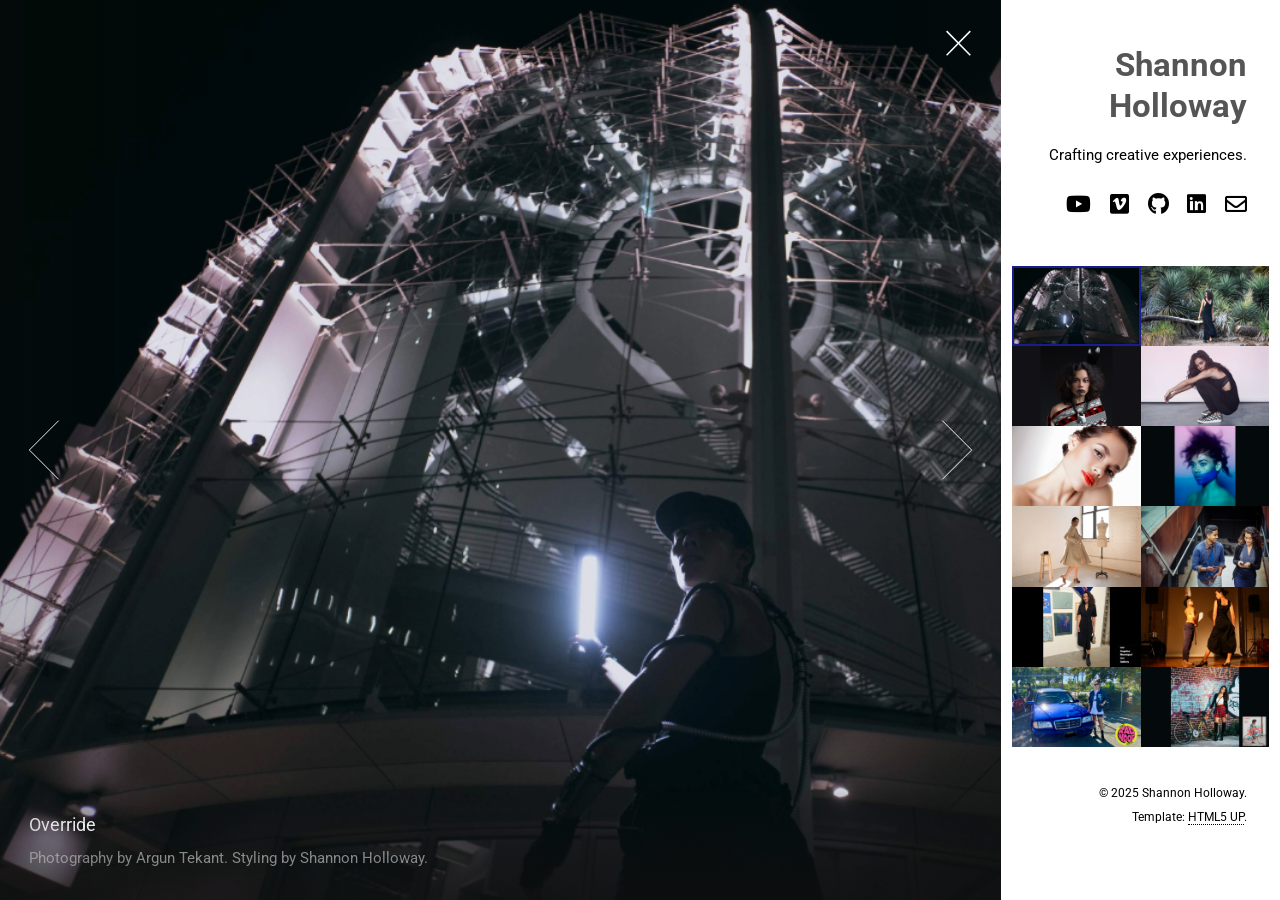
==== index.html @ b2f0790b "Implement new HTML5 UP template Finalized transition to new HTML5 UP template for visual portfolio" ====
<!DOCTYPE HTML>
<!--
	Lens by HTML5 UP
	html5up.net | @ajlkn
	Free for personal and commercial use under the CCA 3.0 license (html5up.net/license)
-->
<html>
	<head>
		<title>Shannon Holloway | Crafting Creative Experiences</title>
		<meta charset="utf-8" />
		<meta name="description" content="Portfolio of Shannon Holloway: a multidisciplinary artist, actor, creator and brand ambassador crafting original creative works and storytelling experiences.">
		<meta name="viewport" content="width=device-width, initial-scale=1, user-scalable=no" />
		<link rel="stylesheet" href="assets/css/main.css" />
		<noscript><link rel="stylesheet" href="assets/css/noscript.css" /></noscript>
	</head>
	<body class="is-preload-0 is-preload-1 is-preload-2">

		<!-- Main -->
			<div id="main">

				<!-- Header -->
					<header id="header">
						<h1>Shannon Holloway</h1>
						<p>Crafting creative experiences.</p>
						<ul class="icons">
							<li><a href="https://www.youtube.com/@shannon-holloway" target="_blank" class="icon brands fa-youtube"><span class="label">YouTube</span></a></li>
							<li><a href="https://vimeo.com/shannonholloway" target="_blank" class="icon brands fa-vimeo-square"><span class="label">Vimeo</span></a></li>
							<li><a href="https://github.com/slholloway" target="_blank" class="icon brands fa-github"><span class="label">Github</span></a></li>
							<li><a href="https://www.linkedin.com/in/shannonholloway" target="_blank" class="icon brands fa-linkedin"><span class="label">LinkedIn</span></a></li>
							<li><a href="mailto:info&#64;shannonholloway&#46;com?subject=Portfolio%20Inquiry" class="icon fas fa-envelope"><span class="label">Email</span></a></li>
						</ul>
					</header>

				<!-- Thumbnail -->
					<section id="thumbnails">
						<article>
							<a class="thumbnail" href="images/fullsize/shannonholloway-website-1.png" data-position="left center"><img src="images/thumbnails/shannonholloway-website-1.png" alt="Shannon in technical gear in front of futuristic building at night" /></a>
							<h2>Override</h2>
							<p>Photography by Argun Tekant. Styling by Shannon Holloway.</p>
						</article>
						<article>
							<a class="thumbnail" href="images/fullsize/shannonholloway-website-2.png"><img src="images/thumbnails/shannonholloway-website-2.png" alt="Shannon in black dress in cactus garden" /></a>
							<h2>The Garden</h2>
							<p>Photography by Iann Ivy. Styling by Shannon Holloway.</p>
						</article>
						<article>
							<a class="thumbnail" href="images/fullsize/shannonholloway-website-3.png" data-position="top center"><img src="images/thumbnails/shannonholloway-website-3.png" alt="Portrait of Shannon in traditional Polynesian costume" /></a>
							<h2>The Sum of Us</h2>
							<p>Photography by Patrick Ibizugbe.</p>
						</article>
						<article>
							<a class="thumbnail" href="images/fullsize/shannonholloway-website-4.png"><img src="images/thumbnails/shannonholloway-website-4.png" alt="Shannon kneeling in streetwear" /></a>
							<h2>Mood</h2>
							<p>Photography by Meron Menghistab. Styling by Ashley Renck and Lina Yang. Makeup by Ananda Khan.</p>
						</article>
						<article>
							<a class="thumbnail" href="images/fullsize/shannonholloway-website-5.png" data-position="top center"><img src="images/thumbnails/shannonholloway-website-5.png" alt="Close up portrait of Shannon with vivid makeup" /></a>
							<h2>Up Close</h2>
							<p>Photography by Ricardo Andre. Makeup by Remi Odunsi.</p>
						</article>
						<article>
							<a class="thumbnail" href="images/fullsize/shannonholloway-website-6.png"><img src="images/thumbnails/shannonholloway-website-6.png" alt="Color filter portrait of Shannon with editorial makeup" /></a>
							<h2>Petrie Inventory</h2>
							<p>Photography by Maciek Jasik. Makeup by Allie Smith. Hair by Shalom Sharon.</p>
						</article>
						<article>
							<a class="thumbnail" href="images/fullsize/shannonholloway-website-7.png"><img src="images/thumbnails/shannonholloway-website-7.png" alt="Shannon in trench coat in sun-filled studio" /></a>
							<h2>Omnia Vintage</h2>
							<p>Photography and styling by Naomi Bergknoff.</p>
						</article>
						<article>
							<a class="thumbnail" href="images/fullsize/shannonholloway-website-8.png"><img src="images/thumbnails/shannonholloway-website-8.png" alt="Shannon and man walking up modern staircase" /></a>
							<h2>Connect</h2>
							<p>Photography by Inti St. Clair. Featured across EY, SAP, Crowe LLP, and Schroders Wealth Management. </p>
						</article>
						<article>
							<a class="thumbnail" href="images/fullsize/shannonholloway-website-9.png"><img src="images/thumbnails/shannonholloway-website-9.png" alt="Shannon standing next to painting in gallery" /></a>
							<h2>Apophenia</h2>
							<p>“Submerged” mixed media on paper by Shannon Holloway. Exhibited at Los Angeles Municipal Art Gallery (LAMAG).</p>
						</article>
						<article>
							<a class="thumbnail" href="images/fullsize/shannonholloway-website-10.png"><img src="images/thumbnails/shannonholloway-website-10.png" alt="Shannon and woman facing each other in dance performance" /></a>
							<h2>Trio Bangka</h2>
							<p>Performance by Marlene Paez, Brandon Hogstad, and Shannon Holloway at Ugnayan Reclaim 4.</p>
						</article>
						<article>
							<a class="thumbnail" href="images/fullsize/shannonholloway-website-11.png"><img src="images/thumbnails/shannonholloway-website-11.png" alt="Shannon standing next to blue car outdoors" /></a>
							<h2>C230 Kompressor</h2>
							<p>1999 Mercedes-Benz restored by Shannon Holloway. Exhibited at Radwood SoCal Car Show.</p>
						</article>
						<article>
							<a class="thumbnail" href="images/fullsize/shannonholloway-website-12.png"><img src="images/thumbnails/shannonholloway-website-12.png" alt="Shannon standing next to road bike in front of brick wall with graffiti" /></a>
							<h2>Brooklyn Ride</h2>
							<p>Photography by Sam Polcer. Featured in New York Bike Style.</p>
						</article>
					</section>

				<!-- Footer -->
					<footer id="footer">
						<ul class="copyright">
							<li>&copy; 2025 Shannon Holloway.</li><li>Template: <a href="http://html5up.net">HTML5 UP</a>.</li>
						</ul>
					</footer>

			</div>

		<!-- Scripts -->
			<script src="assets/js/jquery.min.js"></script>
			<script src="assets/js/browser.min.js"></script>
			<script src="assets/js/breakpoints.min.js"></script>
			<script src="assets/js/main.js"></script>

	</body>
</html>
---- assets/css/main.css ----
@import url(fontawesome-all.min.css);
@import url("https://fonts.googleapis.com/css?family=Roboto:400,700");

/*
	Lens by HTML5 UP
	html5up.net | @ajlkn
	Free for personal and commercial use under the CCA 3.0 license (html5up.net/license)
*/

html, body, div, span, applet, object,
iframe, h1, h2, h3, h4, h5, h6, p, blockquote,
pre, a, abbr, acronym, address, big, cite,
code, del, dfn, em, img, ins, kbd, q, s, samp,
small, strike, strong, sub, sup, tt, var, b,
u, i, center, dl, dt, dd, ol, ul, li, fieldset,
form, label, legend, table, caption, tbody,
tfoot, thead, tr, th, td, article, aside,
canvas, details, embed, figure, figcaption,
footer, header, hgroup, menu, nav, output, ruby,
section, summary, time, mark, audio, video {
	margin: 0;
	padding: 0;
	border: 0;
	font-size: 100%;
	font: inherit;
	vertical-align: baseline;}

article, aside, details, figcaption, figure,
footer, header, hgroup, menu, nav, section {
	display: block;}

body {
	line-height: 1;
}

ol, ul {
	list-style: none;
}

blockquote, q {
	quotes: none;
}

	blockquote:before, blockquote:after, q:before, q:after {
		content: '';
		content: none;
	}

table {
	border-collapse: collapse;
	border-spacing: 0;
}

body {
	-webkit-text-size-adjust: none;
}

mark {
	background-color: transparent;
	color: inherit;
}

input::-moz-focus-inner {
	border: 0;
	padding: 0;
}

input, select, textarea {
	-moz-appearance: none;
	-webkit-appearance: none;
	-ms-appearance: none;
	appearance: none;
}

/* Basic */

	/*
			@-ms-viewport {
				width: device-width;
			}
		*/

	@media screen and (max-width: 480px) {

		html, body {
			min-width: 320px;
		}

	}

	body.is-preload-0 *, body.is-preload-0 *:before, body.is-preload-0 *:after {
		-moz-animation: none !important;
		-webkit-animation: none !important;
		-ms-animation: none !important;
		animation: none !important;
		-moz-transition: none !important;
		-webkit-transition: none !important;
		-ms-transition: none !important;
		transition: none !important;
	}

	html {
		box-sizing: border-box;
	}

	*, *:before, *:after {
		box-sizing: inherit;
	}

	html, body {
		background-color: #101010;
		overflow: hidden;
	}

/* Type */

	html {
		font-size: 16pt;
	}

		@media screen and (max-width: 1680px) {

			html {
				font-size: 12pt;
			}

		}

		@media screen and (max-width: 1280px) {

			html {
				font-size: 11pt;
			}

		}

	body {
		background-color: #fff;
		color: ##555;
	}

	body, input, select, textarea {
		font-family: "Roboto", Helvetica, sans-serif;
		font-weight: 400;
		line-height: 1.65;
		font-size: 1em;
		color: ##555;
	}

	a {
		-moz-transition: color 0.25s ease, border-bottom-color 0.25s ease;
		-webkit-transition: color 0.25s ease, border-bottom-color 0.25s ease;
		-ms-transition: color 0.25s ease, border-bottom-color 0.25s ease;
		transition: color 0.25s ease, border-bottom-color 0.25s ease;
		border-bottom: dotted 1px;
		color: inherit;
		text-decoration: none;
	}

		a:hover {
			border-bottom-color: transparent;
			color: #171c8f;
		}

	strong, b {
		font-weight: 400;
		color: #555;
	}

	em, i {
		font-style: italic;
	}

	p {
		margin: 0 0 1.25em 0;
	}

	h1, h2, h3, h4, h5, h6 {
		font-weight: 400;
		line-height: 1.25;
		margin: 0 0 0.5em 0;
		color: #555;
	}

		h1 a, h2 a, h3 a, h4 a, h5 a, h6 a {
			color: inherit;
			text-decoration: none;
		}

	h2 {
		font-size: 1.25em;
	}

	h3 {
		font-size: 1em;
	}

	h4 {
		font-size: 0.9em;
	}

	h5 {
		font-size: 0.8em;
	}

	h6 {
		font-size: 0.7em;
	}

	sub {
		font-size: 0.8em;
		position: relative;
		top: 0.5em;
	}

	sup {
		font-size: 0.8em;
		position: relative;
		top: -0.5em;
	}

	blockquote {
		border-left: solid 4px #ccc;
		font-style: italic;
		margin: 0 0 1.25em 0;
		padding: 0.3125em 0 0.3125em 1.25em;
	}

	code {
		border-radius: 4px;
		border: solid 1px;
		font-family: "Courier New", monospace;
		font-size: 0.9em;
		margin: 0 0.25em;
		padding: 0.25em 0.65em;
		border-color: #ccc;
	}

	pre {
		-webkit-overflow-scrolling: touch;
		font-family: "Courier New", monospace;
		font-size: 0.9em;
		margin: 0 0 1.25em 0;
	}

		pre code {
			display: block;
			padding: 1em 1.5em;
			overflow-x: auto;
		}

	hr {
		border: 0;
		border-bottom: solid 1px #ccc;
		margin: 1.25em 0;
	}

		hr.major {
			margin: 1.875em 0;
		}

	.align-left {
		text-align: left;
	}

	.align-center {
		text-align: center;
	}

	.align-right {
		text-align: right;
	}

/* Button */

	input[type="submit"],
	input[type="reset"],
	input[type="button"],
	button,
	.button {
		-moz-appearance: none;
		-webkit-appearance: none;
		-ms-appearance: none;
		appearance: none;
		-moz-transition: background-color 0.25s ease-in-out, border-color 0.25s ease-in-out, color 0.25s ease-in-out;
		-webkit-transition: background-color 0.25s ease-in-out, border-color 0.25s ease-in-out, color 0.25s ease-in-out;
		-ms-transition: background-color 0.25s ease-in-out, border-color 0.25s ease-in-out, color 0.25s ease-in-out;
		transition: background-color 0.25s ease-in-out, border-color 0.25s ease-in-out, color 0.25s ease-in-out;
		background-color: transparent;
		border-radius: 4px;
		border: solid 1px #ccc;
		color: #555;
		cursor: pointer;
		display: inline-block;
		line-height: 1;
		padding: 0.75em 1.5em;
		text-align: center;
		text-decoration: none;
		white-space: nowrap;
	}

		input[type="submit"]:hover,
		input[type="reset"]:hover,
		input[type="button"]:hover,
		button:hover,
		.button:hover {
			border-color: #171c8f;
			color: #171c8f;
		}

			input[type="submit"]:hover:active,
			input[type="reset"]:hover:active,
			input[type="button"]:hover:active,
			button:hover:active,
			.button:hover:active {
				background-color: rgba(0, 211, 183, 0.15);
			}

		input[type="submit"].icon,
		input[type="reset"].icon,
		input[type="button"].icon,
		button.icon,
		.button.icon {
			padding-left: 1.35em;
		}

			input[type="submit"].icon:before,
			input[type="reset"].icon:before,
			input[type="button"].icon:before,
			button.icon:before,
			.button.icon:before {
				margin-right: 0.5em;
			}

		input[type="submit"].fit,
		input[type="reset"].fit,
		input[type="button"].fit,
		button.fit,
		.button.fit {
			width: 100%;
		}

		input[type="submit"].small,
		input[type="reset"].small,
		input[type="button"].small,
		button.small,
		.button.small {
			font-size: 0.8em;
		}

		input[type="submit"].large,
		input[type="reset"].large,
		input[type="button"].large,
		button.large,
		.button.large {
			font-size: 1.35em;
		}

		input[type="submit"].disabled, input[type="submit"]:disabled,
		input[type="reset"].disabled,
		input[type="reset"]:disabled,
		input[type="button"].disabled,
		input[type="button"]:disabled,
		button.disabled,
		button:disabled,
		.button.disabled,
		.button:disabled {
			pointer-events: none;
			opacity: 0.25;
		}

/* Form */

	form {
		margin: 0 0 1.25em 0;
	}

	label {
		color: #555;
		display: block;
		font-size: 0.9em;
		font-weight: 400;
		margin: 0 0 0.625em 0;
	}

	input[type="text"],
	input[type="password"],
	input[type="email"],
	select,
	textarea {
		-moz-appearance: none;
		-webkit-appearance: none;
		-ms-appearance: none;
		appearance: none;
		background-color: transparent;
		border-radius: 4px;
		border: solid 1px #ccc;
		color: inherit;
		display: block;
		outline: 0;
		padding: 0 0.75em;
		text-decoration: none;
		width: 100%;
	}

		input[type="text"]:invalid,
		input[type="password"]:invalid,
		input[type="email"]:invalid,
		select:invalid,
		textarea:invalid {
			box-shadow: none;
		}

		input[type="text"]:focus,
		input[type="password"]:focus,
		input[type="email"]:focus,
		select:focus,
		textarea:focus {
			border-color: #171c8f;
		}

	select {
		background-image: url("data:image/svg+xml;charset=utf8,%3Csvg xmlns='http://www.w3.org/2000/svg' width='40' height='40' preserveAspectRatio='none' viewBox='0 0 40 40'%3E%3Cpath d='M9.4,12.3l10.4,10.4l10.4-10.4c0.2-0.2,0.5-0.4,0.9-0.4c0.3,0,0.6,0.1,0.9,0.4l3.3,3.3c0.2,0.2,0.4,0.5,0.4,0.9 c0,0.4-0.1,0.6-0.4,0.9L20.7,31.9c-0.2,0.2-0.5,0.4-0.9,0.4c-0.3,0-0.6-0.1-0.9-0.4L4.3,17.3c-0.2-0.2-0.4-0.5-0.4-0.9 c0-0.4,0.1-0.6,0.4-0.9l3.3-3.3c0.2-0.2,0.5-0.4,0.9-0.4S9.1,12.1,9.4,12.3z' fill='%23ccc' /%3E%3C/svg%3E");
		background-size: 1.25rem;
		background-repeat: no-repeat;
		background-position: calc(100% - 1rem) center;
		height: 2.75em;
		padding-right: 2.75em;
		text-overflow: ellipsis;
	}

		select option {
			color: #555;
			background: #fff;
		}

		select:focus::-ms-value {
			background-color: transparent;
		}

		select::-ms-expand {
			display: none;
		}

	.select-wrapper {
		text-decoration: none;
		display: block;
		position: relative;
	}

		.select-wrapper:before {
			-moz-osx-font-smoothing: grayscale;
			-webkit-font-smoothing: antialiased;
			display: inline-block;
			font-style: normal;
			font-variant: normal;
			text-rendering: auto;
			line-height: 1;
			text-transform: none !important;
			font-family: 'Font Awesome 5 Free';
			font-weight: 900;
		}

		.select-wrapper:before {
			color: #ccc;
			content: '\f107';
			display: block;
			height: 2.75em;
			line-height: 2.75em;
			pointer-events: none;
			position: absolute;
			right: 0;
			text-align: center;
			top: 0;
			width: 2.75em;
		}

		.select-wrapper select::-ms-expand {
			display: none;
		}

	input[type="text"],
	input[type="password"],
	input[type="email"],
	select {
		height: 2.75em;
	}

	textarea {
		padding: 0.75em 1em;
	}

	input[type="checkbox"],
	input[type="radio"] {
		-moz-appearance: none;
		-webkit-appearance: none;
		-ms-appearance: none;
		appearance: none;
		display: block;
		float: left;
		margin-right: -2em;
		opacity: 0;
		width: 1em;
		z-index: -1;
	}

		input[type="checkbox"] + label,
		input[type="radio"] + label {
			text-decoration: none;
			color: ##555;
			cursor: pointer;
			display: inline-block;
			font-size: 1em;
			font-weight: 400;
			margin: 0;
			padding-left: 2.4em;
			padding-right: 0.75em;
			position: relative;
		}

			input[type="checkbox"] + label:before,
			input[type="radio"] + label:before {
				-moz-osx-font-smoothing: grayscale;
				-webkit-font-smoothing: antialiased;
				display: inline-block;
				font-style: normal;
				font-variant: normal;
				text-rendering: auto;
				line-height: 1;
				text-transform: none !important;
				font-family: 'Font Awesome 5 Free';
				font-weight: 900;
			}

			input[type="checkbox"] + label:before,
			input[type="radio"] + label:before {
				background: transparent;
				border-radius: 4px;
				border: solid 1px #ccc;
				content: '';
				display: inline-block;
				font-size: 0.8em;
				height: 2.0625em;
				left: 0;
				line-height: 2.0625em;
				position: absolute;
				text-align: center;
				top: 0;
				width: 2.0625em;
			}

		input[type="checkbox"]:checked + label:before,
		input[type="radio"]:checked + label:before {
			background-color: #555;
			border-color: #555;
			color: #fff;
			content: '\f00c';
		}

		input[type="checkbox"]:focus + label:before,
		input[type="radio"]:focus + label:before {
			border-color: #171c8f;
		}

	input[type="checkbox"] + label:before {
		border-radius: 4px;
	}

	input[type="radio"] + label:before {
		border-radius: 100%;
	}

	::-webkit-input-placeholder {
		opacity: 1.0;
		color: #ccc !important;
	}

	:-moz-placeholder {
		opacity: 1.0;
		color: #ccc !important;
	}

	::-moz-placeholder {
		opacity: 1.0;
		color: #ccc !important;
	}

	:-ms-input-placeholder {
		opacity: 1.0;
		color: #ccc !important;
	}

	.field {
		margin: 0 0 1.25em 0;
	}

/* Icon */

	.icon {
		text-decoration: none;
		border-bottom: none;
		position: relative;
	}

		.icon:before {
			-moz-osx-font-smoothing: grayscale;
			-webkit-font-smoothing: antialiased;
			display: inline-block;
			font-style: normal;
			font-variant: normal;
			text-rendering: auto;
			line-height: 1;
			text-transform: none !important;
			font-family: 'Font Awesome 5 Free';
			font-weight: 400;
		}

		.icon > .label {
			display: none;
		}

		.icon:before {
			line-height: inherit;
		}

		.icon.solid:before {
			font-weight: 900;
		}

		.icon.brands:before {
			font-family: 'Font Awesome 5 Brands';
		}

/* List */

	ol {
		list-style: decimal;
		margin: 0 0 1.25em 0;
		padding-left: 1.25em;
	}

		ol li {
			padding-left: 0.25em;
		}

	ul {
		list-style: disc;
		margin: 0 0 1.25em 0;
		padding-left: 1em;
	}

		ul li {
			padding-left: 0.5em;
		}

		ul.alt {
			list-style: none;
			padding-left: 0;
		}

			ul.alt li {
				border-top: solid 1px #ccc;
				padding: 0.5em 0;
			}

				ul.alt li:first-child {
					border-top: 0;
					padding-top: 0;
				}

	dl {
		margin: 0 0 1.25em 0;
	}

		dl dt {
			display: block;
			font-weight: 400;
			margin: 0 0 0.625em 0;
		}

		dl dd {
			margin-left: 1.25em;
		}

/* Actions */

	ul.actions {
		display: -moz-flex;
		display: -webkit-flex;
		display: -ms-flex;
		display: flex;
		cursor: default;
		list-style: none;
		margin-left: -0.625em;
		padding-left: 0;
	}

		ul.actions li {
			padding: 0 0 0 0.625em;
			vertical-align: middle;
		}

		ul.actions.special {
			-moz-justify-content: center;
			-webkit-justify-content: center;
			-ms-justify-content: center;
			justify-content: center;
			width: 100%;
			margin-left: 0;
		}

			ul.actions.special li:first-child {
				padding-left: 0;
			}

		ul.actions.stacked {
			-moz-flex-direction: column;
			-webkit-flex-direction: column;
			-ms-flex-direction: column;
			flex-direction: column;
			margin-left: 0;
		}

			ul.actions.stacked li {
				padding: 0.8125em 0 0 0;
			}

				ul.actions.stacked li:first-child {
					padding-top: 0;
				}

		ul.actions.fit {
			width: calc(100% + 0.625em);
		}

			ul.actions.fit li {
				-moz-flex-grow: 1;
				-webkit-flex-grow: 1;
				-ms-flex-grow: 1;
				flex-grow: 1;
				-moz-flex-shrink: 1;
				-webkit-flex-shrink: 1;
				-ms-flex-shrink: 1;
				flex-shrink: 1;
				width: 100%;
			}

				ul.actions.fit li > * {
					width: 100%;
				}

			ul.actions.fit.stacked {
				width: 100%;
			}

		@media screen and (max-width: 480px) {

			ul.actions:not(.fixed) {
				-moz-flex-direction: column;
				-webkit-flex-direction: column;
				-ms-flex-direction: column;
				flex-direction: column;
				margin-left: 0;
				width: 100% !important;
			}

				ul.actions:not(.fixed) li {
					-moz-flex-grow: 1;
					-webkit-flex-grow: 1;
					-ms-flex-grow: 1;
					flex-grow: 1;
					-moz-flex-shrink: 1;
					-webkit-flex-shrink: 1;
					-ms-flex-shrink: 1;
					flex-shrink: 1;
					padding: 0.625em 0 0 0;
					text-align: center;
					width: 100%;
				}

					ul.actions:not(.fixed) li > * {
						width: 100%;
					}

					ul.actions:not(.fixed) li:first-child {
						padding-top: 0;
					}

					ul.actions:not(.fixed) li input[type="submit"],
					ul.actions:not(.fixed) li input[type="reset"],
					ul.actions:not(.fixed) li input[type="button"],
					ul.actions:not(.fixed) li button,
					ul.actions:not(.fixed) li .button {
						width: 100%;
					}

						ul.actions:not(.fixed) li input[type="submit"].icon:before,
						ul.actions:not(.fixed) li input[type="reset"].icon:before,
						ul.actions:not(.fixed) li input[type="button"].icon:before,
						ul.actions:not(.fixed) li button.icon:before,
						ul.actions:not(.fixed) li .button.icon:before {
							margin-left: -0.5rem;
						}

		}

/* Icons */

	ul.icons {
		cursor: default;
		list-style: none;
		padding-left: 0;
	}

		ul.icons li {
			display: inline-block;
			padding: 0 1em 0 0;
		}

			ul.icons li:last-child {
				padding-right: 0;
			}

			ul.icons li .icon:before {
				font-size: 1.5rem;
			}

/* Main */

	#main {
		-moz-transition: opacity 0.75s ease, right 0.75s ease, left 0.75s ease, visibility 0.75s;
		-webkit-transition: opacity 0.75s ease, right 0.75s ease, left 0.75s ease, visibility 0.75s;
		-ms-transition: opacity 0.75s ease, right 0.75s ease, left 0.75s ease, visibility 0.75s;
		transition: opacity 0.75s ease, right 0.75s ease, left 0.75s ease, visibility 0.75s;
		-webkit-overflow-scrolling: touch;
		position: fixed;
		top: 0;
		width: 22.5em;
		height: 100%;
		background: #fff;
		outline: 0;
		overflow-x: hidden;
		overflow-y: auto;
		text-align: right;
		visibility: visible;
		z-index: 10000;
		right: 0;
	}

		#main .toggle {
			-webkit-tap-highlight-color: rgba(0, 0, 0, 0);
			position: absolute;
			top: 0;
			width: 4em;
			height: 4em;
			background-image: url("images/close-small-alt.svg");
			background-repeat: no-repeat;
			background-size: 32px 32px;
			cursor: pointer;
			display: none;
			z-index: 1;
			background-position: 0.5em 0.5em;
			left: 0;
		}

		body.fullscreen #main {
			visibility: hidden;
			right: -22.5em;
		}

		body.is-preload-1 #main {
			opacity: 0;
			right: -2em;
		}

		@media screen and (max-width: 1280px) {

			#main {
				width: 19em;
			}

				body.fullscreen #main {
					right: -19em;
				}

		}

		@media screen and (max-width: 980px) {

			#main {
				background: rgba(255, 255, 255, 0.925);
			}

				#main .toggle {
					display: block;
				}

		}

		@media screen and (max-width: 480px) {

			#main {
				-moz-transition: opacity 0.5s ease, visibility 0.5s;
				-webkit-transition: opacity 0.5s ease, visibility 0.5s;
				-ms-transition: opacity 0.5s ease, visibility 0.5s;
				transition: opacity 0.5s ease, visibility 0.5s;
				width: 100%;
				background: #fff;
				text-align: center;
			}

				body.is-preload-1 #main {
					left: auto !important;
					right: auto !important;
				}

				body.fullscreen #main {
					left: auto !important;
					right: auto !important;
					opacity: 0;
				}

				#main .toggle {
					display: none;
				}

		}

/* Header */

	#header {
		padding: 3em 2.25em 1.75em 2.25em ;
	}

		#header h1 {
			font-size: 2.25em;
			font-weight: 700;
		}

/* Footer */

	#footer {
		padding: 2.25em 2.25em 1em 2.25em ;
	}

		#footer .copyright {
			list-style: none;
			padding: 0;
		}

			#footer .copyright li {
				display: inline-block;
				font-size: 0.8em;
				margin-left: 0.35em;
				padding: 0;
			}

				#footer .copyright li:first-child {
					margin-left: 0;
				}

/* Thumbnails */

	#thumbnails {
		display: -moz-flex;
		display: -webkit-flex;
		display: -ms-flex;
		display: flex;
		-moz-flex-wrap: wrap;
		-webkit-flex-wrap: wrap;
		-ms-flex-wrap: wrap;
		flex-wrap: wrap;
		padding: 0 0.75em;
	}

		#thumbnails article {
			position: relative;
			width: 50%;
			background: #101010;
			outline: 0;
		}

			#thumbnails article .thumbnail {
				-webkit-tap-highlight-color: rgba(0, 0, 0, 0);
				display: block;
				position: relative;
				border: 0;
				outline: 0;
			}

				#thumbnails article .thumbnail img {
					display: block;
					width: 100%;
				}

				#thumbnails article .thumbnail:before {
					pointer-events: none;
					-moz-transition: opacity 0.25s ease;
					-webkit-transition: opacity 0.25s ease;
					-ms-transition: opacity 0.25s ease;
					transition: opacity 0.25s ease;
					content: '';
					position: absolute;
					left: 0;
					top: 0;
					width: 100%;
					height: 100%;
					box-shadow: inset 0 0 0 2px #171c8f, inset 0 0 0px 3px rgba(0, 0, 0, 0.15);
					opacity: 0;
					z-index: 1;
				}

				#thumbnails article .thumbnail:focus:before {
					opacity: 0.5;
				}

			#thumbnails article h2, #thumbnails article p {
				display: none;
			}

			#thumbnails article.active .thumbnail:before {
				opacity: 1;
			}

		@media screen and (max-width: 480px) {

			#thumbnails article .thumbnail:before {
				display: none;
			}

		}

/* Viewer */

	@-moz-keyframes spinner {
		0% {
			-moz-transform: rotate(0deg);
			-webkit-transform: rotate(0deg);
			-ms-transform: rotate(0deg);
			transform: rotate(0deg);
		}

		100% {
			-moz-transform: rotate(360deg);
			-webkit-transform: rotate(360deg);
			-ms-transform: rotate(360deg);
			transform: rotate(360deg);
		}
	}

	@-webkit-keyframes spinner {
		0% {
			-moz-transform: rotate(0deg);
			-webkit-transform: rotate(0deg);
			-ms-transform: rotate(0deg);
			transform: rotate(0deg);
		}

		100% {
			-moz-transform: rotate(360deg);
			-webkit-transform: rotate(360deg);
			-ms-transform: rotate(360deg);
			transform: rotate(360deg);
		}
	}

	@-ms-keyframes spinner {
		0% {
			-moz-transform: rotate(0deg);
			-webkit-transform: rotate(0deg);
			-ms-transform: rotate(0deg);
			transform: rotate(0deg);
		}

		100% {
			-moz-transform: rotate(360deg);
			-webkit-transform: rotate(360deg);
			-ms-transform: rotate(360deg);
			transform: rotate(360deg);
		}
	}

	@keyframes spinner {
		0% {
			-moz-transform: rotate(0deg);
			-webkit-transform: rotate(0deg);
			-ms-transform: rotate(0deg);
			transform: rotate(0deg);
		}

		100% {
			-moz-transform: rotate(360deg);
			-webkit-transform: rotate(360deg);
			-ms-transform: rotate(360deg);
			transform: rotate(360deg);
		}
	}

	#viewer {
		-moz-transition: opacity 0.75s ease, width 0.75s ease;
		-webkit-transition: opacity 0.75s ease, width 0.75s ease;
		-ms-transition: opacity 0.75s ease, width 0.75s ease;
		transition: opacity 0.75s ease, width 0.75s ease;
		position: absolute;
		top: 0;
		width: calc(100% - 22.5em);
		height: 100%;
		left: 0;
	}

		#viewer .inner {
			pointer-events: none;
			position: absolute;
			top: 0;
			left: 0;
			width: 100%;
			height: 100%;
			z-index: 2;
		}

			#viewer .inner > * {
				pointer-events: auto;
			}

			#viewer .inner:before {
				background-image: -moz-linear-gradient(left, rgba(16,16,16,0.2), rgba(16,16,16,0) 10em, rgba(16,16,16,0)), -moz-linear-gradient(right, rgba(16,16,16,0.2), rgba(16,16,16,0) 10em, rgba(16,16,16,0));
				background-image: -webkit-linear-gradient(left, rgba(16,16,16,0.2), rgba(16,16,16,0) 10em, rgba(16,16,16,0)), -webkit-linear-gradient(right, rgba(16,16,16,0.2), rgba(16,16,16,0) 10em, rgba(16,16,16,0));
				background-image: -ms-linear-gradient(left, rgba(16,16,16,0.2), rgba(16,16,16,0) 10em, rgba(16,16,16,0)), -ms-linear-gradient(right, rgba(16,16,16,0.2), rgba(16,16,16,0) 10em, rgba(16,16,16,0));
				background-image: linear-gradient(left, rgba(16,16,16,0.2), rgba(16,16,16,0) 10em, rgba(16,16,16,0)), linear-gradient(right, rgba(16,16,16,0.2), rgba(16,16,16,0) 10em, rgba(16,16,16,0));
				content: '';
				display: block;
				position: absolute;
				top: 0;
				left: 0;
				width: 100%;
				height: 100%;
			}

			#viewer .inner .toggle {
				-webkit-tap-highlight-color: rgba(0, 0, 0, 0);
				position: absolute;
				top: 0;
				width: 4em;
				height: 4em;
				background-image: url("images/close.svg");
				background-repeat: no-repeat;
				background-size: 64px 64px;
				cursor: pointer;
				z-index: 1;
				right: 0;
				background-position: calc(100% - 0.75em) 0.75em;
			}

			#viewer .inner .nav-next,
			#viewer .inner .nav-previous {
				-webkit-tap-highlight-color: rgba(0, 0, 0, 0);
				position: absolute;
				top: 50%;
				width: 6em;
				height: 6em;
				margin-top: -3em;
				background-image: url("images/arrow.svg");
				background-position: center;
				background-repeat: no-repeat;
				background-size: contain;
				cursor: pointer;
			}

			#viewer .inner .nav-previous {
				-moz-transform: scaleX(-1);
				-webkit-transform: scaleX(-1);
				-ms-transform: scaleX(-1);
				transform: scaleX(-1);
				left: 0;
			}

			#viewer .inner .nav-next {
				right: 0;
			}

		#viewer .slide {
			-moz-transition: opacity 0.5s ease-in-out;
			-webkit-transition: opacity 0.5s ease-in-out;
			-ms-transition: opacity 0.5s ease-in-out;
			transition: opacity 0.5s ease-in-out;
			position: absolute;
			top: 0;
			left: 0;
			width: 100%;
			height: 100%;
			opacity: 1;
			z-index: 1;
		}

			#viewer .slide .caption {
				background-image: -moz-linear-gradient(bottom, rgba(16,16,16,0.75), rgba(16,16,16,0.25) 80%, rgba(16,16,16,0));
				background-image: -webkit-linear-gradient(bottom, rgba(16,16,16,0.75), rgba(16,16,16,0.25) 80%, rgba(16,16,16,0));
				background-image: -ms-linear-gradient(bottom, rgba(16,16,16,0.75), rgba(16,16,16,0.25) 80%, rgba(16,16,16,0));
				background-image: linear-gradient(bottom, rgba(16,16,16,0.75), rgba(16,16,16,0.25) 80%, rgba(16,16,16,0));
				padding: 2em 2em 0.75em 2em ;
				position: absolute;
				bottom: 0;
				left: 0;
				width: 100%;
				color: rgba(255, 255, 255, 0.5);
				z-index: 1;
			}

				#viewer .slide .caption h2, #viewer .slide .caption h3, #viewer .slide .caption h4, #viewer .slide .caption h5, #viewer .slide .caption h6 {
					color: #fff;
				}

			#viewer .slide .image {
				-moz-transition: opacity 0.5s ease-in-out;
				-webkit-transition: opacity 0.5s ease-in-out;
				-ms-transition: opacity 0.5s ease-in-out;
				transition: opacity 0.5s ease-in-out;
				position: absolute;
				top: 0;
				left: 0;
				width: 100%;
				height: 100%;
				background-repeat: no-repeat;
				background-size: cover;
				opacity: 0;
			}

			#viewer .slide:before {
				-moz-animation: spinner 1s linear infinite;
				-webkit-animation: spinner 1s linear infinite;
				-ms-animation: spinner 1s linear infinite;
				animation: spinner 1s linear infinite;
				-moz-transition: opacity 0.5s ease-in-out;
				-webkit-transition: opacity 0.5s ease-in-out;
				-ms-transition: opacity 0.5s ease-in-out;
				transition: opacity 0.5s ease-in-out;
				content: '';
				display: block;
				position: absolute;
				top: 50%;
				left: 50%;
				width: 3em;
				height: 3em;
				background-image: url("images/spinner.svg");
				background-position: center;
				background-repeat: no-repeat;
				background-size: contain;
				margin: -1.5em 0 0 -1.5em;
				opacity: 0;
			}

			#viewer .slide.loading:before {
				opacity: 1;
			}

			#viewer .slide.active .image {
				opacity: 1;
			}

		body.fullscreen #viewer {
			width: 100%;
		}

			body.fullscreen #viewer .inner .toggle {
				background-image: url("images/open.svg");
			}

		body.is-preload-1 #viewer {
			opacity: 0;
		}

		body.is-preload-2 #viewer .slide {
			opacity: 0;
		}

		@media screen and (max-width: 1280px) {

			#viewer {
				width: calc(100% - 19em);
			}

		}

		@media screen and (max-width: 980px) {

			#viewer {
				width: 100%;
			}

				#viewer .inner .toggle {
					-moz-transition: opacity 0.75s ease;
					-webkit-transition: opacity 0.75s ease;
					-ms-transition: opacity 0.75s ease;
					transition: opacity 0.75s ease;
					background-image: url("images/open.svg");
					opacity: 0;
					right: 0;
				}

				body.fullscreen #viewer .inner .toggle {
					opacity: 1;
				}

		}

		@media screen and (max-width: 736px) {

			#viewer .inner .toggle {
				background-size: 32px 32px;
			}

			#viewer .inner .nav-next,
			#viewer .inner .nav-previous {
				background-image: url("images/arrow-small.svg");
				background-size: 32px 32px;
			}

			body.fullscreen #viewer .inner .toggle {
				background-image: url("images/open-small.svg");
			}

		}

		@media screen and (max-width: 480px) {

			#viewer {
				-moz-transition: opacity 0.5s ease;
				-webkit-transition: opacity 0.5s ease;
				-ms-transition: opacity 0.5s ease;
				transition: opacity 0.5s ease;
				-moz-transition-delay: 0s;
				-webkit-transition-delay: 0s;
				-ms-transition-delay: 0s;
				transition-delay: 0s;
				opacity: 0;
			}

				#viewer .inner .toggle {
					background-image: url("images/close-small.svg") !important;
					background-size: 32px 32px;
				}

				body.fullscreen #viewer {
					-moz-transition-delay: 0.5s;
					-webkit-transition-delay: 0.5s;
					-ms-transition-delay: 0.5s;
					transition-delay: 0.5s;
					opacity: 1;
				}

		}
---- assets/css/noscript.css ----
/*
	Lens by HTML5 UP
	html5up.net | @ajlkn
	Free for personal and commercial use under the CCA 3.0 license (html5up.net/license)
*/

/* Main */

	#main {
		opacity: 1 !important;
		right: 0 !important;
	}

	body:before {
		content: 'Javascript is disabled :(';
		display: block;
		position: absolute;
		top: 50%;
		width: calc(100% - 22.5em * 0.333333333);
		height: 4em;
		margin-top: -2em;
		color: #282828;
		cursor: default;
		font-size: 3em;
		line-height: 4em;
		text-align: center;
		white-space: nowrap;
		left: 0;
	}
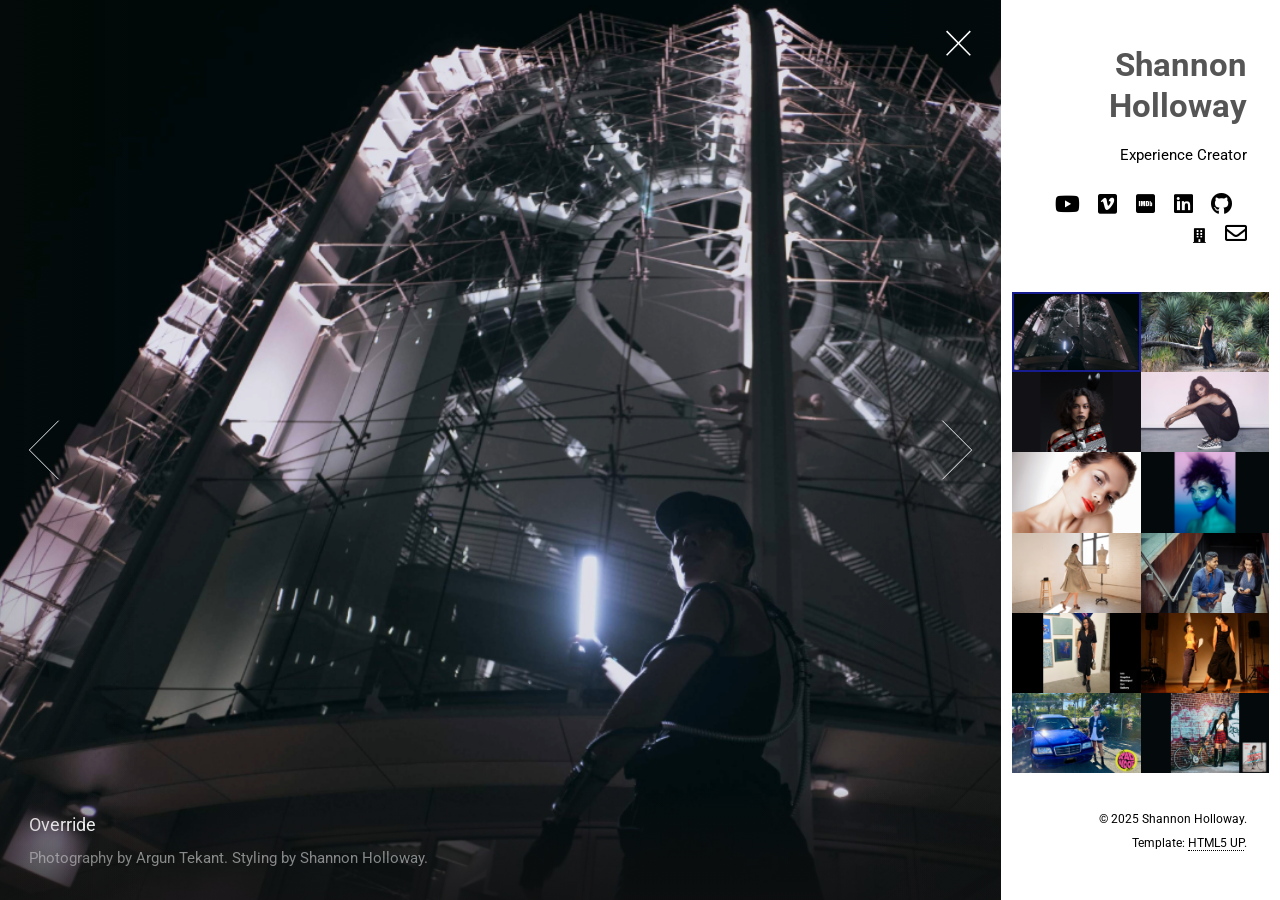
==== commit 759a52e9: "Optimize SEO Updated SEO meta tags, added Person schema" ====
--- a/index.html
+++ b/index.html
@@ -6,9 +6,36 @@
 -->
 <html>
 	<head>
-		<title>Shannon Holloway | Crafting Creative Experiences</title>
+		<!-- Google tag (gtag.js) -->
+		<script async src="https://www.googletagmanager.com/gtag/js?id=G-K50ZLQV0CG"></script>
+		<script>
+		  window.dataLayer = window.dataLayer || [];
+		  function gtag(){dataLayer.push(arguments);}
+		  gtag('js', new Date());
+
+		  gtag('config', 'G-K50ZLQV0CG');
+		</script>
+		<title>Shannon Holloway | Creator and User Experience (UX) Expert</title>
 		<meta charset="utf-8" />
-		<meta name="description" content="Portfolio of Shannon Holloway: a multidisciplinary artist, actor, creator and brand ambassador crafting original creative works and storytelling experiences.">
+		<meta name="description" content="Portfolio of Shannon Holloway: a multidisciplinary artist, commercial model, dramatic actor, and technology expert spokesperson in Los Angeles, California. View projects and inquire for booking.">
+		<script type="application/ld+json">
+		{
+		  "@context": "https://schema.org",
+		  "@type": "Person",
+		  "name": "Shannon Holloway",
+		  "jobTitle": "User Experience (UX) Expert, Technology Brand Spokesperson, Multidisciplinary Artist, Actor, Model",
+		  "url": "https://shannonholloway.com",
+		  "sameAs": [
+		  	"https://hollowayrd.com"
+		 	"https://www.linkedin.com/in/shannonholloway"
+		 	"https://www.imdb.com/name/nm8697959/?ref_=nv_sr_srsg_0_tt_0_nm_8_in_0_q_shannon%2520holloway"
+		 	"https://www.youtube.com/@shannon-holloway"
+		 	"https://vimeo.com/shannonholloway"
+		 	"https://github.com/slholloway"
+		 	],
+		  	"description": "Multifaceted talent specializing in customer experience (CX) advocacy and technology expert on-camera work in Los Angeles."
+		}
+		</script>
 		<meta name="viewport" content="width=device-width, initial-scale=1, user-scalable=no" />
 		<link rel="stylesheet" href="assets/css/main.css" />
 		<noscript><link rel="stylesheet" href="assets/css/noscript.css" /></noscript>
@@ -21,13 +48,15 @@
 				<!-- Header -->
 					<header id="header">
 						<h1>Shannon Holloway</h1>
-						<p>Crafting creative experiences.</p>
+						<p>Experience Creator</p>
 						<ul class="icons">
 							<li><a href="https://www.youtube.com/@shannon-holloway" target="_blank" class="icon brands fa-youtube"><span class="label">YouTube</span></a></li>
 							<li><a href="https://vimeo.com/shannonholloway" target="_blank" class="icon brands fa-vimeo-square"><span class="label">Vimeo</span></a></li>
+							<li><a href="https://www.imdb.com/name/nm8697959/?ref_=nv_sr_srsg_0_tt_0_nm_8_in_0_q_shannon%2520holloway" target="_blank" class="icon brands fa-imdb"><span class="label">IMDb</span></a></li>
+							<li><a href="https://www.linkedin.com/in/shannonholloway" target="_blank" class="icon brands fa-linkedin"><span class="label">LinkedIn</span></a></li>
 							<li><a href="https://github.com/slholloway" target="_blank" class="icon brands fa-github"><span class="label">Github</span></a></li>
-							<li><a href="https://www.linkedin.com/in/shannonholloway" target="_blank" class="icon brands fa-linkedin"><span class="label">LinkedIn</span></a></li>
-							<li><a href="mailto:info&#64;shannonholloway&#46;com?subject=Portfolio%20Inquiry" class="icon fas fa-envelope"><span class="label">Email</span></a></li>
+							<li><a href="https://hollowayrd.com" target="_blank" class="icon style1 large"><i class="fas fa-building"></i><span class="label">Holloway R&D</span></a></li>
+							<li><a href="mailto:shannon&#64;hollowayrd&#46;com" class="icon fas fa-envelope" target="_blank"><span class="label">Email</span></a></li>
 						</ul>
 					</header>
 
@@ -75,8 +104,8 @@
 						</article>
 						<article>
 							<a class="thumbnail" href="images/fullsize/shannonholloway-website-9.png"><img src="images/thumbnails/shannonholloway-website-9.png" alt="Shannon standing next to painting in gallery" /></a>
-							<h2>Apophenia</h2>
-							<p>“Submerged” mixed media on paper by Shannon Holloway. Exhibited at Los Angeles Municipal Art Gallery (LAMAG).</p>
+							<h2>Submerged</h2>
+							<p>Mixed media on paper by Shannon Holloway. Exhibited at Los Angeles Municipal Art Gallery (LAMAG).</p>
 						</article>
 						<article>
 							<a class="thumbnail" href="images/fullsize/shannonholloway-website-10.png"><img src="images/thumbnails/shannonholloway-website-10.png" alt="Shannon and woman facing each other in dance performance" /></a>
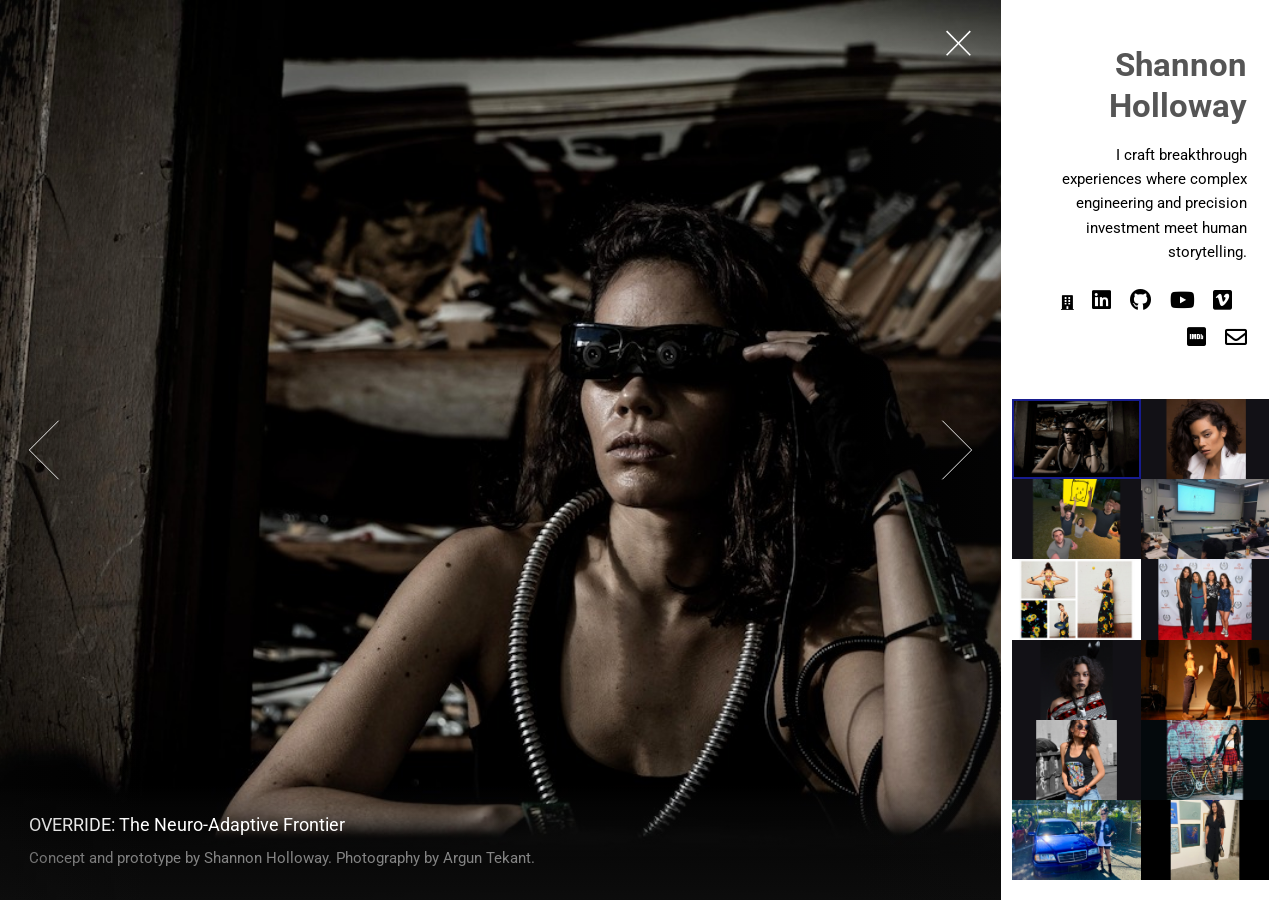
==== commit 4ed227c8: "2026 Brand Updates Updated photos and descriptions with SEO optimized brand positioning." ====
--- a/index.html
+++ b/index.html
@@ -15,25 +15,26 @@
 
 		  gtag('config', 'G-K50ZLQV0CG');
 		</script>
-		<title>Shannon Holloway | Creator and User Experience (UX) Expert</title>
+		<title>Shannon Holloway | Human Factors Expert</title>
 		<meta charset="utf-8" />
-		<meta name="description" content="Portfolio of Shannon Holloway: a multidisciplinary artist, commercial model, dramatic actor, and technology expert spokesperson in Los Angeles, California. View projects and inquire for booking.">
+		<meta name="description" content="Shannon Holloway is a human factors expert and scientific consultant building breakthrough experiences at the intersection of complex engineering, precision investment, and human-centric storytelling. From emerging technologies to legacy systems, her work crafts the tools and narratives that drive what’s next.">
+		<meta name="author" content="Shannon Holloway">
 		<script type="application/ld+json">
 		{
 		  "@context": "https://schema.org",
 		  "@type": "Person",
 		  "name": "Shannon Holloway",
-		  "jobTitle": "User Experience (UX) Expert, Technology Brand Spokesperson, Multidisciplinary Artist, Actor, Model",
+		  "jobTitle": "Human Factors Expert, Scientific Consultant, Technology Brand Spokesperson, Actor, Multidisciplinary Artist",
 		  "url": "https://shannonholloway.com",
 		  "sameAs": [
-		  	"https://hollowayrd.com"
-		 	"https://www.linkedin.com/in/shannonholloway"
-		 	"https://www.imdb.com/name/nm8697959/?ref_=nv_sr_srsg_0_tt_0_nm_8_in_0_q_shannon%2520holloway"
-		 	"https://www.youtube.com/@shannon-holloway"
-		 	"https://vimeo.com/shannonholloway"
+		  	"https://hollowayrd.com",
+		 	"https://www.linkedin.com/in/shannonholloway",
+		 	"https://www.imdb.com/name/nm8697959/?ref_=nv_sr_srsg_0_tt_0_nm_8_in_0_q_shannon%2520holloway",
+		 	"https://www.youtube.com/@shannon-holloway",
+		 	"https://vimeo.com/shannonholloway",
 		 	"https://github.com/slholloway"
 		 	],
-		  	"description": "Multifaceted talent specializing in customer experience (CX) advocacy and technology expert on-camera work in Los Angeles."
+		  	"description": "Human factors expert and scientific consultant in Los Angeles. Specializing in complex engineering, precision investment, and on-camera technical authority."
 		}
 		</script>
 		<meta name="viewport" content="width=device-width, initial-scale=1, user-scalable=no" />
@@ -48,14 +49,14 @@
 				<!-- Header -->
 					<header id="header">
 						<h1>Shannon Holloway</h1>
-						<p>Experience Creator</p>
+						<p>I craft breakthrough experiences where complex engineering and precision investment meet human storytelling.</p>
 						<ul class="icons">
+							<li><a href="https://hollowayrd.com" target="_blank" class="icon style1 large"><i class="fas fa-building"></i><span class="label">Holloway R&D</span></a></li>
+							<li><a href="https://www.linkedin.com/in/shannonholloway" target="_blank" class="icon brands fa-linkedin"><span class="label">LinkedIn</span></a></li>
+							<li><a href="https://github.com/slholloway" target="_blank" class="icon brands fa-github"><span class="label">Github</span></a></li>
 							<li><a href="https://www.youtube.com/@shannon-holloway" target="_blank" class="icon brands fa-youtube"><span class="label">YouTube</span></a></li>
 							<li><a href="https://vimeo.com/shannonholloway" target="_blank" class="icon brands fa-vimeo-square"><span class="label">Vimeo</span></a></li>
 							<li><a href="https://www.imdb.com/name/nm8697959/?ref_=nv_sr_srsg_0_tt_0_nm_8_in_0_q_shannon%2520holloway" target="_blank" class="icon brands fa-imdb"><span class="label">IMDb</span></a></li>
-							<li><a href="https://www.linkedin.com/in/shannonholloway" target="_blank" class="icon brands fa-linkedin"><span class="label">LinkedIn</span></a></li>
-							<li><a href="https://github.com/slholloway" target="_blank" class="icon brands fa-github"><span class="label">Github</span></a></li>
-							<li><a href="https://hollowayrd.com" target="_blank" class="icon style1 large"><i class="fas fa-building"></i><span class="label">Holloway R&D</span></a></li>
 							<li><a href="mailto:shannon&#64;hollowayrd&#46;com" class="icon fas fa-envelope" target="_blank"><span class="label">Email</span></a></li>
 						</ul>
 					</header>
@@ -63,71 +64,73 @@
 				<!-- Thumbnail -->
 					<section id="thumbnails">
 						<article>
-							<a class="thumbnail" href="images/fullsize/shannonholloway-website-1.png" data-position="left center"><img src="images/thumbnails/shannonholloway-website-1.png" alt="Shannon in technical gear in front of futuristic building at night" /></a>
-							<h2>Override</h2>
-							<p>Photography by Argun Tekant. Styling by Shannon Holloway.</p>
+							<a class="thumbnail" href="images/fullsize/shannon-holloway-override-neuro-adaptive-frontier-scifi-concept-argun-tekant.jpeg" data-position="left center"><img src="images/thumbnails/shannon-holloway-override-neuro-adaptive-frontier-scifi-concept-argun-tekant.jpeg" alt="Shannon Holloway, human factors expert and scientific consultant, wears her prototype of a neuro-adaptive system with AR and biometric hardware for the scifi concept OVERRIDE photographed by Argun Tekant." /></a>
+							<h2>OVERRIDE: The Neuro-Adaptive Frontier</h2>
+							<p>Concept and prototype by Shannon Holloway. Photography by Argun Tekant.</p>
 						</article>
 						<article>
-							<a class="thumbnail" href="images/fullsize/shannonholloway-website-2.png"><img src="images/thumbnails/shannonholloway-website-2.png" alt="Shannon in black dress in cactus garden" /></a>
-							<h2>The Garden</h2>
-							<p>Photography by Iann Ivy. Styling by Shannon Holloway.</p>
+							<a class="thumbnail" href="images/fullsize/shannon-holloway-actor-headshot-theatrical-brooklyn-mctavish.jpeg"><img src="images/thumbnails/shannon-holloway-actor-headshot-theatrical-brooklyn-mctavish.jpeg" alt="Shannon Holloway actor theatrical headshot in a professional white collared shirt photographed by Brooklyn McTavish." /></a>
+							<h2>Shannon Holloway Actor Headshot</h2>
+							<p>Photography by Brooklyn McTavish. Makeup by Charles Zambrano.</p>
 						</article>
 						<article>
-							<a class="thumbnail" href="images/fullsize/shannonholloway-website-3.png" data-position="top center"><img src="images/thumbnails/shannonholloway-website-3.png" alt="Portrait of Shannon in traditional Polynesian costume" /></a>
-							<h2>The Sum of Us</h2>
-							<p>Photography by Patrick Ibizugbe.</p>
+							<a class="thumbnail" href="images/fullsize/shannon-holloway-virtual-reality-incubation-team-google.jpeg" data-position="top center"><img src="images/thumbnails/shannon-holloway-virtual-reality-incubation-team-google.jpeg" alt="Benjamin Hersh, Richard Smith, Shannon Holloway and Alon Hetzroni take a team selfie in virtual reality while incubating the future of work in spatial computing at Google." /></a>
+							<h2>Incubating the Future of Work in Spatial Computing at Google</h2>
+							<p>Benjamin Hersh, Richard Smith, Shannon Holloway and Alon Hetzroni take a team selfie while collaborating remotely in virtual reality.</p>
 						</article>
 						<article>
-							<a class="thumbnail" href="images/fullsize/shannonholloway-website-4.png"><img src="images/thumbnails/shannonholloway-website-4.png" alt="Shannon kneeling in streetwear" /></a>
-							<h2>Mood</h2>
-							<p>Photography by Meron Menghistab. Styling by Ashley Renck and Lina Yang. Makeup by Ananda Khan.</p>
+							<a class="thumbnail" href="images/fullsize/shannon-holloway-mixed-reality-ux-context-map-nyu-engineering.jpeg"><img src="images/thumbnails/shannon-holloway-mixed-reality-ux-context-map-nyu-engineering.jpeg" alt="Shannon Holloway leading NYU Engineering graduate UX class in the context map framework for mixed reality user experience design." /></a>
+							<h2>Human-Centered Mixed Reality Framework at NYU Engineering</h2>
+							<p>Shannon Holloway leads graduate students through the Context Map.</p>
 						</article>
 						<article>
-							<a class="thumbnail" href="images/fullsize/shannonholloway-website-5.png" data-position="top center"><img src="images/thumbnails/shannonholloway-website-5.png" alt="Close up portrait of Shannon with vivid makeup" /></a>
-							<h2>Up Close</h2>
-							<p>Photography by Ricardo Andre. Makeup by Remi Odunsi.</p>
+							<a class="thumbnail" href="images/fullsize/shannon-holloway-lemons-tropics-lookbook-omnia-vintage.jpeg"><img src="images/thumbnails/shannon-holloway-lemons-tropics-lookbook-omnia-vintage.jpeg" alt="Shannon Holloway modeling for Omnia Vintage fashion e-commerce Lost in the Tropics lookbook juggling lemons in a floral maxi dress." /></a>
+							<h2>Omnia Vintage Lost in the Tropics Lookbook</h2>
+							<p>Creative direction by Naomi Bergknoff. Makeup by Dihan FC.</p>
 						</article>
 						<article>
-							<a class="thumbnail" href="images/fullsize/shannonholloway-website-6.png"><img src="images/thumbnails/shannonholloway-website-6.png" alt="Color filter portrait of Shannon with editorial makeup" /></a>
-							<h2>Petrie Inventory</h2>
-							<p>Photography by Maciek Jasik. Makeup by Allie Smith. Hair by Shalom Sharon.</p>
+							<a class="thumbnail" href="images/fullsize/shannon-holloway-MDR-film-festival-echoes-of-dreams-mariveles.jpeg" data-position="top center"><img src="images/thumbnails/shannon-holloway-MDR-film-festival-echoes-of-dreams-mariveles.jpeg" alt="Shannon Holloway, Vanessa Mariveles, Nathalie Pajarillo, and Jessica Chaves at the Echoes of Dreams premiere at the Marina del Rey Film Festival red carpet." /></a>
+							<h2>Echoes of Dreams Feature Film Premiere</h2>
+							<p>Shannon Holloway, Vanessa Mariveles, Nathalie Pajarillo, and Jessica Chaves at the Marina del Rey Film Festival.</p>
 						</article>
 						<article>
-							<a class="thumbnail" href="images/fullsize/shannonholloway-website-7.png"><img src="images/thumbnails/shannonholloway-website-7.png" alt="Shannon in trench coat in sun-filled studio" /></a>
-							<h2>Omnia Vintage</h2>
-							<p>Photography and styling by Naomi Bergknoff.</p>
+							<a class="thumbnail" href="images/fullsize/shannon-holloway-sum-of-us-ancestral-polynesian-brooklyn-mctavish.jpeg"><img src="images/thumbnails/shannon-holloway-sum-of-us-ancestral-polynesian-brooklyn-mctavish.jpeg" alt="Shannon Holloway in traditional Polynesian costume for the Sum of the Some of Us ancestral narrative experience concept and photography by Brooklyn McTavish." /></a>
+							<h2>The Sum of the Some of Us Ancestral Documentary Series</h2>
+							<p>Creative direction by Brooklyn McTavish. Styling by Yvonne Jewnell.</p>
+						</article>
+						
+						<article>
+							<a class="thumbnail" href="images/fullsize/shannon-holloway-ugnayan-reclaim-performance-trio-bangka.jpeg"><img src="images/thumbnails/shannon-holloway-ugnayan-reclaim-performance-trio-bangka.jpeg" alt="SShannon Holloway and Marlene Paez in dance performance blending traditional Filipino and flamenco styles, with music by Brandon Hogstad." /></a>
+							<h2>Trio Bangka at Ugnayan Reclaim Celebrating Filipino Heritage</h2>
+							<p>Performance by Marlene Paez, Shannon Holloway, and Brandon Hogstad.</p>
 						</article>
 						<article>
-							<a class="thumbnail" href="images/fullsize/shannonholloway-website-8.png"><img src="images/thumbnails/shannonholloway-website-8.png" alt="Shannon and man walking up modern staircase" /></a>
-							<h2>Connect</h2>
-							<p>Photography by Inti St. Clair. Featured across EY, SAP, Crowe LLP, and Schroders Wealth Management. </p>
+							<a class="thumbnail" href="images/fullsize/shannon-holloway-graffitication-urny-urban-streetwear-billi-kid.jpeg"><img src="images/thumbnails/shannon-holloway-graffitication-urny-urban-streetwear-billi-kid.jpeg" alt="Shannon Holloway featured in campaign for Graffitication x URNY limited edition urban streetwear by Billi Kid." /></a>
+							<h2>Graffitication x URNY Urban Streetwear Campaign</h2>
+							<p>Creative direction by Billi Kidd.</p>
 						</article>
 						<article>
-							<a class="thumbnail" href="images/fullsize/shannonholloway-website-9.png"><img src="images/thumbnails/shannonholloway-website-9.png" alt="Shannon standing next to painting in gallery" /></a>
-							<h2>Submerged</h2>
-							<p>Mixed media on paper by Shannon Holloway. Exhibited at Los Angeles Municipal Art Gallery (LAMAG).</p>
+							<a class="thumbnail" href="images/fullsize/shannon-holloway-lemond-new-york-bike-style-sam-polcer.jpeg"><img src="images/thumbnails/shannon-holloway-lemond-new-york-bike-style-sam-polcer.jpeg" alt="Shannon Holloway rides a Lemond Nevada City in Brooklyn featured in the book New York Bike Style by Sam Polcer showcasing New York City’s cycling culture." /></a>
+							<h2>New York Bike Style Book Feature</h2>
+							<p>Photography by Sam Polcer.</p>
 						</article>
 						<article>
-							<a class="thumbnail" href="images/fullsize/shannonholloway-website-10.png"><img src="images/thumbnails/shannonholloway-website-10.png" alt="Shannon and woman facing each other in dance performance" /></a>
-							<h2>Trio Bangka</h2>
-							<p>Performance by Marlene Paez, Brandon Hogstad, and Shannon Holloway at Ugnayan Reclaim 4.</p>
+							<a class="thumbnail" href="images/fullsize/shannon-holloway-1999-mercedes-c230-kompressor-restoration-radwood-socal.jpeg"><img src="images/thumbnails/shannon-holloway-1999-mercedes-c230-kompressor-restoration-radwood-socal.jpeg" alt="SShannon Holloway stands next to her restored classic 1999 Mercedes Benz C230 Kompressor exhibited at the RADwood SoCal car show." /></a>
+							<h2>1999 Mercedes C230 Kompressor Exhibited at RADwood SoCal</h2>
+							<p>Restored by Shannon Holloway.</p>
 						</article>
 						<article>
-							<a class="thumbnail" href="images/fullsize/shannonholloway-website-11.png"><img src="images/thumbnails/shannonholloway-website-11.png" alt="Shannon standing next to blue car outdoors" /></a>
-							<h2>C230 Kompressor</h2>
-							<p>1999 Mercedes-Benz restored by Shannon Holloway. Exhibited at Radwood SoCal Car Show.</p>
-						</article>
-						<article>
-							<a class="thumbnail" href="images/fullsize/shannonholloway-website-12.png"><img src="images/thumbnails/shannonholloway-website-12.png" alt="Shannon standing next to road bike in front of brick wall with graffiti" /></a>
-							<h2>Brooklyn Ride</h2>
-							<p>Photography by Sam Polcer. Featured in New York Bike Style.</p>
+							<a class="thumbnail" href="images/fullsize/shannon-holloway-artist-submerged-mixed-media-exhibition-lamag.jpeg"><img src="images/thumbnails/shannon-holloway-artist-submerged-mixed-media-exhibition-lamag.jpeg" alt="Artist Shannon Holloway stands next to her mixed media artwork Submerged exhibited at the Los Angeles Municipal Art Gallery (LAMAG)." /></a>
+							<h2>Submerged Exhibited at Los Angeles Municipal Art Gallery (LAMAG)</h2>
+							<p>Mixed media on paper by Shannon Holloway.</p>
 						</article>
 					</section>
 
 				<!-- Footer -->
 					<footer id="footer">
 						<ul class="copyright">
-							<li>&copy; 2025 Shannon Holloway.</li><li>Template: <a href="http://html5up.net">HTML5 UP</a>.</li>
+							<li>&copy; 2026 Shannon Holloway.</li>
+							<li>Hand coded using <a href="http://html5up.net">HTML5 UP</a>.</li>
 						</ul>
 					</footer>
 
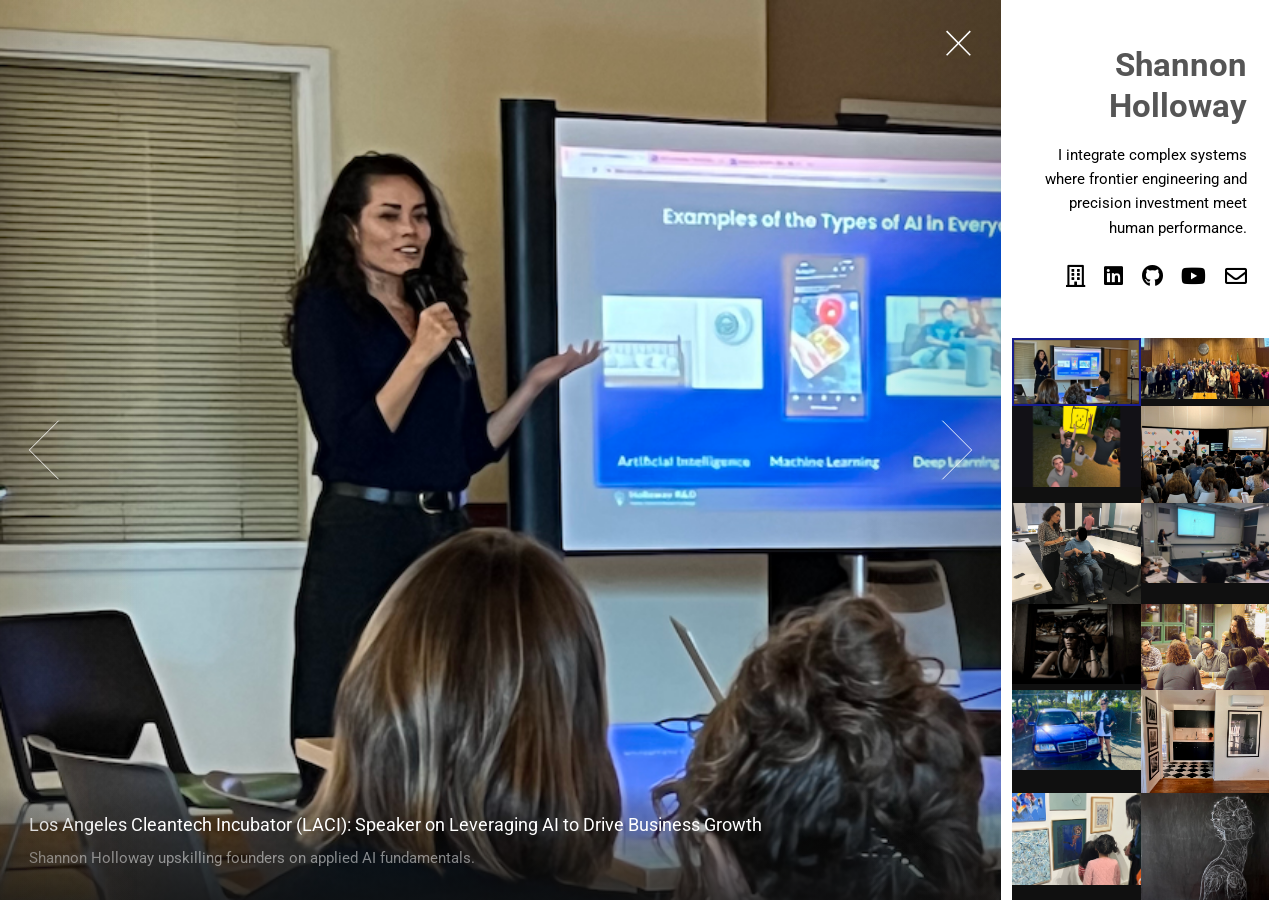
==== commit 0ace8332: "Align portfolio with HSI and enterprise de-risking Re-anchor personal positioning around Board-Certi" ====
--- a/index.html
+++ b/index.html
@@ -15,16 +15,16 @@
 
 		  gtag('config', 'G-K50ZLQV0CG');
 		</script>
-		<title>Shannon Holloway | Human Factors Expert</title>
+		<title>Shannon Holloway | Board-Certified Human Factors Engineer</title>
 		<meta charset="utf-8" />
-		<meta name="description" content="Shannon Holloway is a human factors expert and scientific consultant building breakthrough experiences at the intersection of complex engineering, precision investment, and human-centric storytelling. From emerging technologies to legacy systems, her work crafts the tools and narratives that drive what’s next.">
+		<meta name="description" content="Shannon Holloway is a Board-Certified Human Factors Engineer. At Holloway R&D, her Human Systems Integration (HSI) practice specializes in de-risking high-stakes ventures in mission-critical domains.">
 		<meta name="author" content="Shannon Holloway">
 		<script type="application/ld+json">
 		{
 		  "@context": "https://schema.org",
 		  "@type": "Person",
 		  "name": "Shannon Holloway",
-		  "jobTitle": "Human Factors Expert, Scientific Consultant, Technology Brand Spokesperson, Actor, Multidisciplinary Artist",
+		  "jobTitle": "Board-Certified Human Factors Engineer, Multidisciplinary Artist",
 		  "url": "https://shannonholloway.com",
 		  "sameAs": [
 		  	"https://hollowayrd.com",
@@ -34,7 +34,7 @@
 		 	"https://vimeo.com/shannonholloway",
 		 	"https://github.com/slholloway"
 		 	],
-		  	"description": "Human factors expert and scientific consultant in Los Angeles. Specializing in complex engineering, precision investment, and on-camera technical authority."
+		  	"description": "Shannon Holloway, CHFP, leads Holloway R&D - a Human Systems Integration (HSI) practice de-risking high-stakes ventures in mission-critical domains."
 		}
 		</script>
 		<meta name="viewport" content="width=device-width, initial-scale=1, user-scalable=no" />
@@ -49,79 +49,76 @@
 				<!-- Header -->
 					<header id="header">
 						<h1>Shannon Holloway</h1>
-						<p>I craft breakthrough experiences where complex engineering and precision investment meet human storytelling.</p>
+						<p>I integrate complex systems where frontier engineering and precision investment meet human performance.</p>
 						<ul class="icons">
-							<li><a href="https://hollowayrd.com" target="_blank" class="icon style1 large"><i class="fas fa-building"></i><span class="label">Holloway R&D</span></a></li>
+							<li><a href="https://hollowayrd.com" target="_blank" rel="noopener noreferrer" class="icon fas fa-building"><span class="label">Holloway R&D</span></a></li>
 							<li><a href="https://www.linkedin.com/in/shannonholloway" target="_blank" class="icon brands fa-linkedin"><span class="label">LinkedIn</span></a></li>
 							<li><a href="https://github.com/slholloway" target="_blank" class="icon brands fa-github"><span class="label">Github</span></a></li>
 							<li><a href="https://www.youtube.com/@shannon-holloway" target="_blank" class="icon brands fa-youtube"><span class="label">YouTube</span></a></li>
-							<li><a href="https://vimeo.com/shannonholloway" target="_blank" class="icon brands fa-vimeo-square"><span class="label">Vimeo</span></a></li>
-							<li><a href="https://www.imdb.com/name/nm8697959/?ref_=nv_sr_srsg_0_tt_0_nm_8_in_0_q_shannon%2520holloway" target="_blank" class="icon brands fa-imdb"><span class="label">IMDb</span></a></li>
-							<li><a href="mailto:shannon&#64;hollowayrd&#46;com" class="icon fas fa-envelope" target="_blank"><span class="label">Email</span></a></li>
+							<li><a href="mailto:shannon&#64;hollowayrd&#46;com" class="icon fas fa-envelope"><span class="label">Email</span></a></li>
 						</ul>
 					</header>
 
 				<!-- Thumbnail -->
 					<section id="thumbnails">
 						<article>
-							<a class="thumbnail" href="images/fullsize/shannon-holloway-override-neuro-adaptive-frontier-scifi-concept-argun-tekant.jpeg" data-position="left center"><img src="images/thumbnails/shannon-holloway-override-neuro-adaptive-frontier-scifi-concept-argun-tekant.jpeg" alt="Shannon Holloway, human factors expert and scientific consultant, wears her prototype of a neuro-adaptive system with AR and biometric hardware for the scifi concept OVERRIDE photographed by Argun Tekant." /></a>
-							<h2>OVERRIDE: The Neuro-Adaptive Frontier</h2>
-							<p>Concept and prototype by Shannon Holloway. Photography by Argun Tekant.</p>
+							<a class="thumbnail" href="images/fullsize/shannon-holloway-LACI-speaker-AI-upskilling.jpeg" data-position="left center"><img src="images/thumbnails/shannon-holloway-LACI-speaker-AI-upskilling.jpeg" alt="Shannon Holloway presenting on AI fundamentals at LACI." /></a>
+							<h2>Los Angeles Cleantech Incubator (LACI): Speaker on Leveraging AI to Drive Business Growth</h2>
+							<p>Shannon Holloway upskilling founders on applied AI fundamentals.</p>
 						</article>
 						<article>
-							<a class="thumbnail" href="images/fullsize/shannon-holloway-actor-headshot-theatrical-brooklyn-mctavish.jpeg"><img src="images/thumbnails/shannon-holloway-actor-headshot-theatrical-brooklyn-mctavish.jpeg" alt="Shannon Holloway actor theatrical headshot in a professional white collared shirt photographed by Brooklyn McTavish." /></a>
-							<h2>Shannon Holloway Actor Headshot</h2>
-							<p>Photography by Brooklyn McTavish. Makeup by Charles Zambrano.</p>
+							<a class="thumbnail" href="images/fullsize/shannon-holloway-long-beach-commissioners-appointed-2026-june.jpeg" data-position="left center"><img src="images/thumbnails/shannon-holloway-long-beach-commissioners-appointed-2026-june.jpeg" alt="Shannon Holloway with municipal leaders in Long Beach City Hall." /></a>
+							<h2>City of Long Beach: Technology & Innovation Commission</h2>
+							<p>Shannon Holloway serving as an appointed Commissioner advising City Council.</p>
 						</article>
 						<article>
-							<a class="thumbnail" href="images/fullsize/shannon-holloway-virtual-reality-incubation-team-google.jpeg" data-position="top center"><img src="images/thumbnails/shannon-holloway-virtual-reality-incubation-team-google.jpeg" alt="Benjamin Hersh, Richard Smith, Shannon Holloway and Alon Hetzroni take a team selfie in virtual reality while incubating the future of work in spatial computing at Google." /></a>
-							<h2>Incubating the Future of Work in Spatial Computing at Google</h2>
-							<p>Benjamin Hersh, Richard Smith, Shannon Holloway and Alon Hetzroni take a team selfie while collaborating remotely in virtual reality.</p>
+							<a class="thumbnail" href="images/fullsize/shannon-holloway-virtual-reality-incubation-team-google.jpeg" data-position="top center"><img src="images/thumbnails/shannon-holloway-virtual-reality-incubation-team-google.jpeg" alt="Shannon Holloway with Google team members collaborating in VR." /></a>
+							<h2>Google UX Research: Early-Stage Enterprise Product Incubation</h2>
+							<p>Benjamin Hersh, Richard Smith, Shannon Holloway and Alon Hetzroni collaborating in virtual reality.</p>
 						</article>
 						<article>
-							<a class="thumbnail" href="images/fullsize/shannon-holloway-mixed-reality-ux-context-map-nyu-engineering.jpeg"><img src="images/thumbnails/shannon-holloway-mixed-reality-ux-context-map-nyu-engineering.jpeg" alt="Shannon Holloway leading NYU Engineering graduate UX class in the context map framework for mixed reality user experience design." /></a>
-							<h2>Human-Centered Mixed Reality Framework at NYU Engineering</h2>
-							<p>Shannon Holloway leads graduate students through the Context Map.</p>
+							<a class="thumbnail" href="images/fullsize/shannon-holloway-google-speaker-csun-conference.jpeg" data-position="left center"><img src="images/thumbnails/shannon-holloway-google-speaker-csun-conference.jpeg" alt="Shannon Holloway and Emily Rhodes speaking at the CSUN Assistive Technology Conference." /></a>
+							<h2>Google UX Research: Speaker at CSUN Assistive Technology Conference</h2>
+							<p>Emily Rhodes and Shannon Holloway upskilling industry practitioners on applied research frameworks.</p>
 						</article>
 						<article>
-							<a class="thumbnail" href="images/fullsize/shannon-holloway-lemons-tropics-lookbook-omnia-vintage.jpeg"><img src="images/thumbnails/shannon-holloway-lemons-tropics-lookbook-omnia-vintage.jpeg" alt="Shannon Holloway modeling for Omnia Vintage fashion e-commerce Lost in the Tropics lookbook juggling lemons in a floral maxi dress." /></a>
-							<h2>Omnia Vintage Lost in the Tropics Lookbook</h2>
-							<p>Creative direction by Naomi Bergknoff. Makeup by Dihan FC.</p>
+							<a class="thumbnail" href="images/fullsize/shannon-holloway-spectrumtv-accessibility-research.jpeg" data-position="left center"><img src="images/thumbnails/shannon-holloway-spectrumtv-accessibility-research.jpeg" alt="Shannon Holloway conducting accessibility interface testing with a research participant with motor impairments." /></a>
+							<h2>Charter Communications & NYU: SpectrumTV Accessibility Research</h2>
+							<p>Shannon Holloway conducting usability evaluations with a participant with motor impairments.</p>
 						</article>
 						<article>
-							<a class="thumbnail" href="images/fullsize/shannon-holloway-MDR-film-festival-echoes-of-dreams-mariveles.jpeg" data-position="top center"><img src="images/thumbnails/shannon-holloway-MDR-film-festival-echoes-of-dreams-mariveles.jpeg" alt="Shannon Holloway, Vanessa Mariveles, Nathalie Pajarillo, and Jessica Chaves at the Echoes of Dreams premiere at the Marina del Rey Film Festival red carpet." /></a>
-							<h2>Echoes of Dreams Feature Film Premiere</h2>
-							<p>Shannon Holloway, Vanessa Mariveles, Nathalie Pajarillo, and Jessica Chaves at the Marina del Rey Film Festival.</p>
+							<a class="thumbnail" href="images/fullsize/shannon-holloway-mixed-reality-ux-context-map-nyu-engineering.jpeg"><img src="images/thumbnails/shannon-holloway-mixed-reality-ux-context-map-nyu-engineering.jpeg" alt="Shannon Holloway leading NYU graduate students through applied AR/VR research frameworks." /></a>
+							<h2>NYU Engineering: Workshop on Human-Centered AR/VR Research</h2>
+							<p>Shannon Holloway leading graduate students through applied research frameworks.</p>
 						</article>
 						<article>
-							<a class="thumbnail" href="images/fullsize/shannon-holloway-sum-of-us-ancestral-polynesian-brooklyn-mctavish.jpeg"><img src="images/thumbnails/shannon-holloway-sum-of-us-ancestral-polynesian-brooklyn-mctavish.jpeg" alt="Shannon Holloway in traditional Polynesian costume for the Sum of the Some of Us ancestral narrative experience concept and photography by Brooklyn McTavish." /></a>
-							<h2>The Sum of the Some of Us Ancestral Documentary Series</h2>
-							<p>Creative direction by Brooklyn McTavish. Styling by Yvonne Jewnell.</p>
-						</article>
-						
-						<article>
-							<a class="thumbnail" href="images/fullsize/shannon-holloway-ugnayan-reclaim-performance-trio-bangka.jpeg"><img src="images/thumbnails/shannon-holloway-ugnayan-reclaim-performance-trio-bangka.jpeg" alt="SShannon Holloway and Marlene Paez in dance performance blending traditional Filipino and flamenco styles, with music by Brandon Hogstad." /></a>
-							<h2>Trio Bangka at Ugnayan Reclaim Celebrating Filipino Heritage</h2>
-							<p>Performance by Marlene Paez, Shannon Holloway, and Brandon Hogstad.</p>
+							<a class="thumbnail" href="images/fullsize/shannon-holloway-override-neuro-adaptive-frontier-scifi-concept-argun-tekant.jpeg" data-position="left center"><img src="images/thumbnails/shannon-holloway-override-neuro-adaptive-frontier-scifi-concept-argun-tekant.jpeg" alt="Shannon Holloway wearing a prototype of a neuro-adaptive head-mounted display." /></a>
+							<h2>OVERRIDE: Neuro-Adaptive Head-Mounted Display Prototype</h2>
+							<p>Prototype by Shannon Holloway. Photography by Argun Tekant.</p>
 						</article>
 						<article>
-							<a class="thumbnail" href="images/fullsize/shannon-holloway-graffitication-urny-urban-streetwear-billi-kid.jpeg"><img src="images/thumbnails/shannon-holloway-graffitication-urny-urban-streetwear-billi-kid.jpeg" alt="Shannon Holloway featured in campaign for Graffitication x URNY limited edition urban streetwear by Billi Kid." /></a>
-							<h2>Graffitication x URNY Urban Streetwear Campaign</h2>
-							<p>Creative direction by Billi Kidd.</p>
+							<a class="thumbnail" href="images/fullsize/shannon-holloway-nyc-user-research-meetup-vr-workshop.jpeg"><img src="images/thumbnails/shannon-holloway-nyc-user-research-meetup-vr-workshop.jpeg" alt="Shannon Holloway leading an applied AR/VR research session for the NYC User Researcher Meetup." /></a>
+							<h2>NYC User Researcher Meetup: Workshop on Human-Centered AR/VR Research</h2>
+							<p>Shannon Holloway guiding industry practitioners through applied research frameworks.</p>
 						</article>
 						<article>
-							<a class="thumbnail" href="images/fullsize/shannon-holloway-lemond-new-york-bike-style-sam-polcer.jpeg"><img src="images/thumbnails/shannon-holloway-lemond-new-york-bike-style-sam-polcer.jpeg" alt="Shannon Holloway rides a Lemond Nevada City in Brooklyn featured in the book New York Bike Style by Sam Polcer showcasing New York City’s cycling culture." /></a>
-							<h2>New York Bike Style Book Feature</h2>
-							<p>Photography by Sam Polcer.</p>
+							<a class="thumbnail" href="images/fullsize/shannon-holloway-1999-mercedes-c230-kompressor-restoration-radwood-socal.jpeg"><img src="images/thumbnails/shannon-holloway-1999-mercedes-c230-kompressor-restoration-radwood-socal.jpeg" alt="Shannon Holloway standing next to a restored 1999 Mercedes-Benz at RADwood SoCal." /></a>
+							<h2>RADwood SoCal: 1999 Mercedes-Benz C230 Kompressor</h2>
+							<p>Restoration by Shannon Holloway.</p>
 						</article>
 						<article>
-							<a class="thumbnail" href="images/fullsize/shannon-holloway-1999-mercedes-c230-kompressor-restoration-radwood-socal.jpeg"><img src="images/thumbnails/shannon-holloway-1999-mercedes-c230-kompressor-restoration-radwood-socal.jpeg" alt="SShannon Holloway stands next to her restored classic 1999 Mercedes Benz C230 Kompressor exhibited at the RADwood SoCal car show." /></a>
-							<h2>1999 Mercedes C230 Kompressor Exhibited at RADwood SoCal</h2>
-							<p>Restored by Shannon Holloway.</p>
+							<a class="thumbnail" href="images/fullsize/shannon-holloway-1927-california-craftsman-cottage-restoration.jpeg"><img src="images/thumbnails/shannon-holloway-1927-california-craftsman-cottage-restoration.jpeg" alt="Restored interior of a 1927 California craftsman cottage by Shannon Holloway." /></a>
+							<h2>1927 California Craftsman Cottage</h2>
+							<p>Restoration by Shannon Holloway.</p>
 						</article>
 						<article>
-							<a class="thumbnail" href="images/fullsize/shannon-holloway-artist-submerged-mixed-media-exhibition-lamag.jpeg"><img src="images/thumbnails/shannon-holloway-artist-submerged-mixed-media-exhibition-lamag.jpeg" alt="Artist Shannon Holloway stands next to her mixed media artwork Submerged exhibited at the Los Angeles Municipal Art Gallery (LAMAG)." /></a>
-							<h2>Submerged Exhibited at Los Angeles Municipal Art Gallery (LAMAG)</h2>
+							<a class="thumbnail" href="images/fullsize/shannon-holloway-submerged-lamag-exhibition.jpeg"><img src="images/thumbnails/shannon-holloway-submerged-lamag-exhibition.jpeg" alt="LAMAG gallery view of artwork by Shannon Holloway featuring an underwater human-machine hybrid figure." /></a>
+							<h2>Los Angeles Municipal Art Gallery (LAMAG): Submerged</h2>
+							<p>Mixed media on paper by Shannon Holloway.</p>
+						</article>
+						<article>
+							<a class="thumbnail" href="images/fullsize/shannon-holloway-kin-human-machine-integration-artwork.jpeg"><img src="images/thumbnails/shannon-holloway-kin-human-machine-integration-artwork.jpeg" alt="Artwork by Shannon Holloway exploring human-machine biological integration." /></a>
+							<h2>Kin: Our Human-Machine Legacy</h2>
 							<p>Mixed media on paper by Shannon Holloway.</p>
 						</article>
 					</section>
@@ -130,7 +127,7 @@
 					<footer id="footer">
 						<ul class="copyright">
 							<li>&copy; 2026 Shannon Holloway.</li>
-							<li>Hand coded using <a href="http://html5up.net">HTML5 UP</a>.</li>
+							<li>Built with <a href="http://html5up.net">HTML5 UP</a>.</li>
 						</ul>
 					</footer>
 
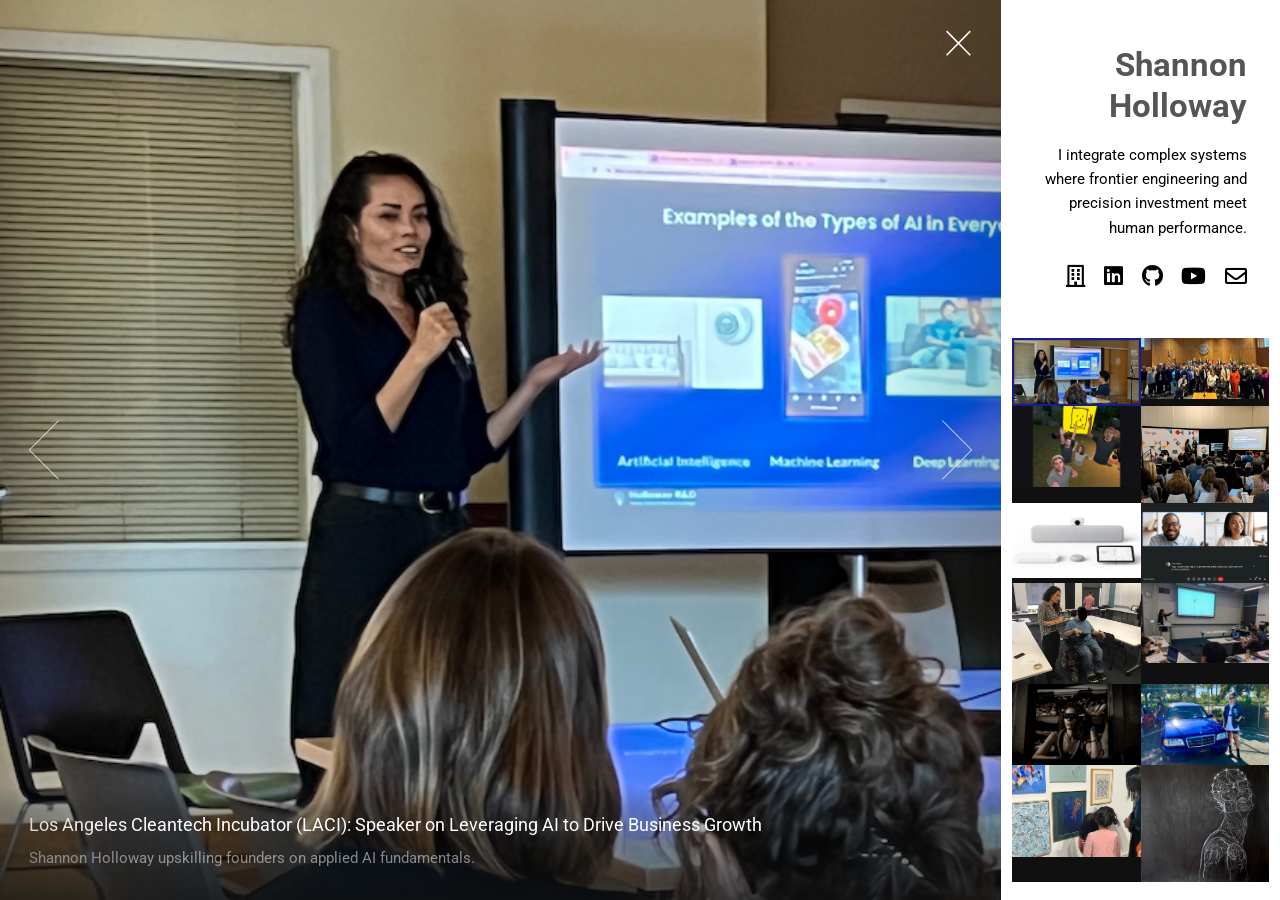
==== commit 657ac26b: "Add Google Meet projects Update projects to add Google Meet hardware and live captions." ====
--- a/index.html
+++ b/index.html
@@ -15,7 +15,7 @@
 
 		  gtag('config', 'G-K50ZLQV0CG');
 		</script>
-		<title>Shannon Holloway | Board-Certified Human Factors Engineer</title>
+		<title>Shannon Holloway, CHFP | Board-Certified Human Factors Engineer</title>
 		<meta charset="utf-8" />
 		<meta name="description" content="Shannon Holloway is a Board-Certified Human Factors Engineer. At Holloway R&D, her Human Systems Integration (HSI) practice specializes in de-risking high-stakes ventures in mission-critical domains.">
 		<meta name="author" content="Shannon Holloway">
@@ -82,6 +82,16 @@
 							<p>Emily Rhodes and Shannon Holloway upskilling industry practitioners on applied research frameworks.</p>
 						</article>
 						<article>
+							<a class="thumbnail" href="images/fullsize/shannon-holloway-google-meet-hardware-series-one.jpeg" data-position="left center"><img src="images/thumbnails/shannon-holloway-google-meet-hardware-series-one.jpeg" alt="Google Meet Hardware - Series One" /></a>
+							<h2>Red Dot Award: Google Meet Hardware Series One</h2>
+							<p>Human factors engineering for enterprise video conferencing systems.</p>
+						</article>
+						<article>
+							<a class="thumbnail" href="images/fullsize/shannon-holloway-google-meet-live-captions-web.jpeg" data-position="left center"><img src="images/thumbnails/shannon-holloway-google-meet-live-captions-web.jpeg" alt="Google Meet speech-to-text live captions." /></a>
+							<h2>Google Meet: Live Captions - Real-Time Speech Recognition</h2>
+							<p>Launch go/no-go validation of ML confidence thresholds and release criteria.</p>
+						</article>
+						<article>
 							<a class="thumbnail" href="images/fullsize/shannon-holloway-spectrumtv-accessibility-research.jpeg" data-position="left center"><img src="images/thumbnails/shannon-holloway-spectrumtv-accessibility-research.jpeg" alt="Shannon Holloway conducting accessibility interface testing with a research participant with motor impairments." /></a>
 							<h2>Charter Communications & NYU: SpectrumTV Accessibility Research</h2>
 							<p>Shannon Holloway conducting usability evaluations with a participant with motor impairments.</p>
@@ -97,18 +107,8 @@
 							<p>Prototype by Shannon Holloway. Photography by Argun Tekant.</p>
 						</article>
 						<article>
-							<a class="thumbnail" href="images/fullsize/shannon-holloway-nyc-user-research-meetup-vr-workshop.jpeg"><img src="images/thumbnails/shannon-holloway-nyc-user-research-meetup-vr-workshop.jpeg" alt="Shannon Holloway leading an applied AR/VR research session for the NYC User Researcher Meetup." /></a>
-							<h2>NYC User Researcher Meetup: Workshop on Human-Centered AR/VR Research</h2>
-							<p>Shannon Holloway guiding industry practitioners through applied research frameworks.</p>
-						</article>
-						<article>
 							<a class="thumbnail" href="images/fullsize/shannon-holloway-1999-mercedes-c230-kompressor-restoration-radwood-socal.jpeg"><img src="images/thumbnails/shannon-holloway-1999-mercedes-c230-kompressor-restoration-radwood-socal.jpeg" alt="Shannon Holloway standing next to a restored 1999 Mercedes-Benz at RADwood SoCal." /></a>
 							<h2>RADwood SoCal: 1999 Mercedes-Benz C230 Kompressor</h2>
-							<p>Restoration by Shannon Holloway.</p>
-						</article>
-						<article>
-							<a class="thumbnail" href="images/fullsize/shannon-holloway-1927-california-craftsman-cottage-restoration.jpeg"><img src="images/thumbnails/shannon-holloway-1927-california-craftsman-cottage-restoration.jpeg" alt="Restored interior of a 1927 California craftsman cottage by Shannon Holloway." /></a>
-							<h2>1927 California Craftsman Cottage</h2>
 							<p>Restoration by Shannon Holloway.</p>
 						</article>
 						<article>
